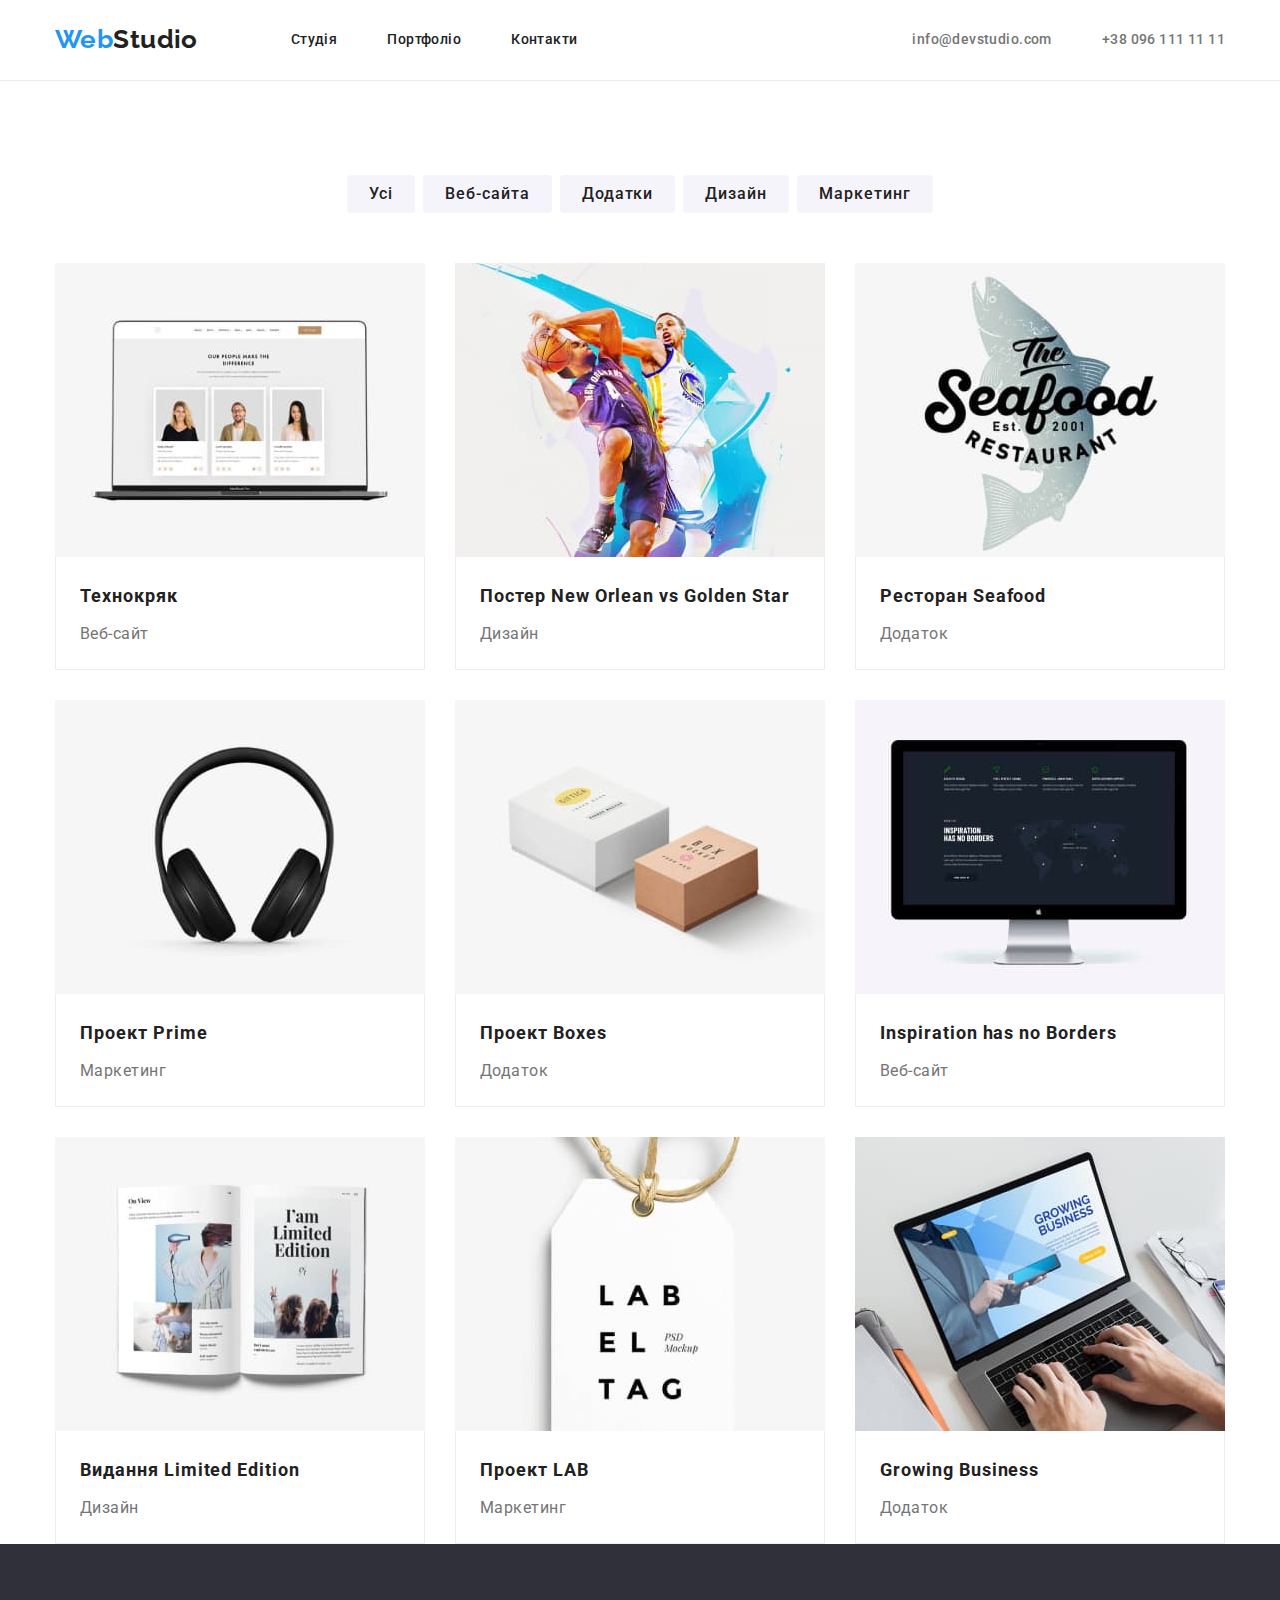
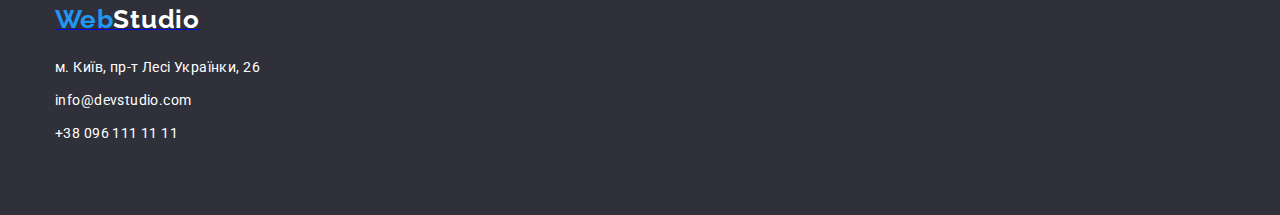
==== portfolio.html @ 659d0303 "." ====
<!DOCTYPE html>
<html lang="uk">

<head>
    <meta charset="UTF-8" />
    <meta http-equiv="X-UA-Compatible" content="IE=edge" />
    <meta name="viewport" content="width=device-width, initial-scale=1.0" />
    <title lang="en">WEB STUDIO</title>
    <link rel="stylesheet" href="//cdnjs.cloudflare.com/ajax/libs/modern-normalize/1.1.0/modern-normalize.min.css">
    <link href="./css/styles.css" rel="stylesheet" type="text/css">
    <link rel="preconnect" href="https://fonts.googleapis.com">
    <link rel="preconnect" href="https://fonts.gstatic.com" crossorigin>
    <link
        href="https://fonts.googleapis.com/css2?family=Raleway:wght@700&family=Roboto:wght@400;500;700;900&display=swap"
        rel="stylesheet">
    <style>
        li {
            list-style-type: none;
        }
    </style>
</head>

<body>
    <header class="header">
        <div class="container container__header">
            <nav class="main-nav">
                <a class="logo" href="./index.html" lang="en"> <span class="web-text">Web</span>Studio</a>
                <ul class="head-link">
                    <li><a class="link" href="#">Студія</a></li>
                    <li><a class="link" href="./portfolio.html">Портфоліо</a></li>
                    <li><a class="link" href="#">Контакти</a></li>
                </ul>
            </nav>
            <ul class="head-link-2">
                <li><a class="link" href="#">info@devstudio.com</a></li>
                <li><a class="link" href="#">+38 096 111 11 11</a></li>
            </ul>
        </div>
    </header>
    <main>
        <section class="section portfolio">
            <div class="container-2">
                <h1 class="our-special">Портфолио</h1>
                <ul class="buttons">
                    <li><button class="button-pf" type="button">Усі</button></li>
                    <li><button class="button-pf" type="button">Веб-сайта</button></li>
                    <li><button class="button-pf" type="button">Додатки</button></li>
                    <li><button class="button-pf" type="button">Дизайн</button></li>
                    <li><button class="button-pf" type="button">Маркетинг</button></li>
                </ul>
                <ul class="project">
                    <li class="proj-element"><img class="pr-image-pf" src="./img/img_gr1.jpg" alt="Технокряк"
                            width="370" />
                        <div class="sighn">
                            <h2 class="firs-reason-pf">Технокряк</h2>
                            <p class="meaning-pf">Веб-сайт</p>
                        </div>
                    </li>
                    <li class="proj-element"><img class="pr-image-pf" src="./img/img_1.jpg"
                            alt="Постер New Orlean vs Golden Star" width="270" />
                        <div class="sighn">
                            <h2 class="firs-reason-pf">Постер New Orlean vs Golden Star</h2>
                            <p class="meaning-pf">Дизайн</p>
                        </div>
                    </li>
                    <li class="proj-element"><img class="pr-image-pf" src="./img/img_2.jpg" alt="Ресторан Seafood"
                            width="270" />
                        <div class="sighn">
                            <h2 class="firs-reason-pf">Ресторан Seafood</h2>
                            <p class="meaning-pf">Додаток</p>
                        </div>
                    </li>
                    <li class="proj-element"><img class="pr-image-pf" src="./img/img_3.jpg" alt="Проект Prime"
                            width="270" />
                        <div class="sighn">
                            <h2 class="firs-reason-pf">Проект Prime</h2>
                            <p class="meaning-pf">Маркетинг</p>
                        </div>
                    </li>
                    <li class="proj-element"><img class="pr-image-pf" src="./img/img-4.jpg" alt="Проект Boxes"
                            width="270" />
                        <div class="sighn">
                            <h2 class="firs-reason-pf">Проект Boxes</h2>
                            <p class="meaning-pf">Додаток</p>
                        </div>
                    </li>
                    <li class="proj-element"><img class="pr-image-pf" src="./img/img_5.jpg"
                            alt="Inspiration has no Borders" width="270" />
                        <div class="sighn">
                            <h2 class="firs-reason-pf">Inspiration has no Borders</h2>
                            <p class="meaning-pf">Веб-сайт</p>
                        </div>
                    </li>
                    <li class="proj-element"><img class="pr-image-pf" src="./img/img_6.jpg"
                            alt="Видання Limited Edition" width="270" />
                        <div class="sighn">
                            <h2 class="firs-reason-pf">Видання Limited Edition</h2>
                            <p class="meaning-pf">Дизайн</p>
                        </div>
                    </li>
                    <li class="proj-element"><img class="pr-image-pf" src="./img/img_7.jpg" alt="Проект LAB"
                            width="270" />
                        <div class="sighn">
                            <h2 class="firs-reason-pf">Проект LAB</h2>
                            <p class="meaning-pf">Маркетинг</p>
                        </div>
                    </li>
                    <li class="proj-element"><img class="pr-image-pf" src="./img/img_8.jpg" alt="Growing Business"
                            width="270" />
                        <div class="sighn">
                            <h2 class="firs-reason-pf">Growing Business</h2>
                            <p class="meaning-pf">Додаток</p>
                        </div>
                    </li>
                </ul>
            </div>
        </section>

    </main>
    <footer class="basуment">
        <div class="container">
            <a class="logo-bm" href="./index.html" lang="en"> <span class="web-text">Web</span><span
                    class="studio-bm">Studio</span></a>
            <address>
                <ul class="bm-cont">
                    <li class="item"><a class="footer-link" href="https://goo.gl/maps/CPtrU1FHBa2aNyZL9" target="_blank"
                            rel="noopener noreferrer nofollow">м. Київ, пр-т Лесі Українки, 26</a></li>
                    <li class="item"><a class="footer-link" href="#">info@devstudio.com</a></li>
                    <li class="item"><a class="footer-link" href="#">+38 096 111 11 11</a></li>
                </ul>
            </address>
        </div>
    </footer>
</body>

</html>
---- css/styles.css ----
*,
*::before,
*::after {
    box-sizing: inherit;
}

:root {
    --color-primary: #212121;
    --color-secondary: #2196F3;
    --color-background: #ffffff;
    --color-background-header: #2F303A;
    --color-background-button: #188CE8;
}
html {
    box-sizing: border-box;
    padding: 0;
    margin: 0;
}
body{
    padding: 0;
    margin: 0;
    font-family: 'Roboto', sans-serif;
    letter-spacing: 0.03em;
    font-size: 14px;
    line-height: 1.7;
}
.link {
    text-decoration: none;
}

*,*::before,::after {
    box-sizing: border-box;
   }

і {
    padding: 0;
    margin: 0;
}

.header {
    border-bottom: 1px solid #ECECEC;
}
li {
    list-style-type: none;
  }
h1,
h2,
h3,
p,
ul, 
li,
p {
    margin: 0;
    padding: 0px;
}

.container {
    width: 1200px;
    margin: 0 auto;
    padding-left: 15px;
    padding-right: 15px;
}
.container-2 {
    display: flex;
    flex-direction: column;
    justify-content: space-between;
    width: 1200px;
    margin: 0 auto;
    padding-left: 15px;
    padding-right: 15px;
}
.container__header {
    display: flex;
    justify-content: space-between;
}
.main-nav {
    display: flex;
    justify-content: flex-start;
    align-items: center;
    margin-right: 0px;

}

.web-text {
    color: var(--color-secondary);
    font-family: 'Raleway', sans-serif;
    font-weight: 700;
    font-size: 26px;
    line-height: 1.2;
    font-style: normal;
}

.logo {
    margin-right: 93px;
    color: var(--color-primary);
    font-family: 'Raleway', sans-serif;
    font-weight: 700;
    font-size: 26px;
    line-height: 1.2;
    font-style: normal;
    text-decoration: none;
}
.logo-bm {
    display: block;
    margin-right: 0px;
    margin-bottom: 20px;
    

}
.studio-bm {
    color: #FFFFFF;
    font-family: 'Raleway';
    font-style: normal;
    font-weight: 700;
    font-size: 26px;
    line-height: 31px;
    letter-spacing: 0.03em;  
}

.head-link {
    display: flex;
    margin: 0;
    gap: 50px;
    color: var(--color-primary);

}

.list {
    display: flex;
    gap: 30px;
}

.photo {
    display: flex;
    gap: 30px;
    padding-left: 15px;
    padding-right: 15px;
    justify-content: center;

}

.team {
    display: block;
    margin-top: 94px;
    margin-left: auto;
    margin-right: auto;
    padding-bottom: 50px;
    text-align: center;
    background-color: #F5F4FA;

}

.team-descr {
    display: flex;
    gap: 30px;
    padding-left: 15px;
    padding-right: 15px;
    padding-bottom: 94px;
    justify-content: center;
}
.team-item {
    background: #FFFFFF;
    border-radius: 0px 0px 4px 4px;
}

.head-link .link {
    display: block;
    padding: 32px 0px;
    color: var(--color-primary);
    font-weight: 500;
    font-size: 14px;
    line-height: 1.14; 
    text-decoration: none;

}

.head-link-2 .link {
    display: block;
    padding: 32px 0px;
    color: #757575;
    font-weight: 500;
    font-size: 14px;
    line-height: 1.14;
    text-decoration: none;

}

.head-link-2 {
    display: flex;
    justify-content: end;
    align-items: center;
    margin: 0;
    gap: 50px;
    color: var(--color-primary);

}

.second-link .link {
    font-style: normal;
    font-weight: 400;
    font-size: 14px;
    text-decoration: none;
    color: #757575
}

.second-link .link:hover,
.second-link .link:focus {
    color: var(--color-secondary);
    cursor: pointer;
}

.head-link .link:hover,
.head-link .link:focus {
    color: var(--color-secondary);
    cursor: pointer;
}
.head-link-2 .link:hover,
.head-link-2 .link:focus {
    color: var(--color-secondary);
    cursor: pointer;
}

.prime {
    width: 100%;
    padding: 200px 0;
    background-color: var(--color-background-header);
}
.container__prime {
    display: flex;
    justify-content: center;
    align-items: center;
    flex-direction: column;
}
.button {
    border-radius: 4px;
    margin-left: auto;
    margin-right: auto;
    padding: 8px 30px;
    display: inline-block;
    text-align: center;

    color: var(--color-background);
    background-color: var(--color-background-button);
    font-style: normal;
    font-size: 16px;
    line-height: 1.9;
    letter-spacing: 0.96px;
    cursor: pointer;
}
.section {
    padding: 94px 0px 0px 0px;
}
.our-special {
    font-size: 0;
}

.button-pf {
    border: none;
    border-radius: 4px;
    padding: 6px 22px;
    color: var(--color-primary);
    background-color: #F5F4FA;
    font-weight: 500;
    font-style: normal;
    font-size: 16px;
    line-height: 1.62;
    display: flex;
    align-items: center;
    text-align: center;
    letter-spacing: 0.96px;
}

.button-pf:hover,
.button-pf:focus {
    color: var(--color-background);
    background-color: var(--color-background-button);
    cursor: pointer;
}

.buttons {
    display: flex;
    justify-content: center;
    gap: 8px;
    margin-bottom: 50px;
    margin-left: auto;
    margin-right: auto;
}

.pf-container {
    width: 1230px;
    margin: 0 auto;
    padding-left: 15px;
    padding-right: 15px;
}

.project {
    display: flex;
    flex-wrap: wrap;
    gap: 30px;
}

.proj-element {
    justify-content: center;
    padding: 0px;
    width: 370px;
    
}

.pr-image-pf {
    display: block;
    width: 370px;
    height: auto;
    margin-right: 0;
}

.firs-reason-pf {
    margin-bottom: 4px;
    text-align: left;
    
    font-style: normal;
    font-size: 18px;
    line-height: 2.1;
    letter-spacing: 0.96px;
    color: #212121;

}

.meaning-pf {
    text-align: left;
    font-style: normal;
    font-weight: 400;
    font-size: 16px;
    line-height: 1.9;
    letter-spacing: 0.03em;
    color: #757575;
}

.pr-image {
    
    max-width: 370px;
    height: auto;
    margin-right: 0;
}

.sighn {
    padding: 20px 24px;
    border-left: 1px solid #EEEEEE;
    border-right: 1px solid #EEEEEE;
    border-bottom: 1px solid #EEEEEE;

}

.our-specials {
    margin-top: 0px;
    margin-left: auto;
    margin-right: auto;
    margin-bottom: 50px;
    text-align: center;
    color: var(--color-primary);
    font-style: normal;
    font-size: 36px;
    line-height: 1.17;
}

.main-reason {
    display: inline-block;
    margin-left: auto;
    margin-right: auto;
    margin-bottom: 30px;
    width: 696px;
    color: #ffffff;

    font-style: normal;
    font-weight: 900;
    font-size: 44px;
    line-height: 1.36;
    text-align: center;
    letter-spacing: 0.38px;
    text-transform: uppercase;
}

.firs-reason {
    margin-top: 30px;
    margin-bottom: 10px;
    font-style: normal;
    font-size: 14px;
    line-height: 1.1;
    text-transform: uppercase;

}

.meaning {
    color: #757575;
    font-style: normal;
    font-weight: 400;
    font-size: 14px;
    margin-bottom: 30px;

}

.basуment {
    padding-top: 60px;
    padding-bottom: 60px;
    background-color: var(--color-background-header);
}

.studio {
    color: #ffffff;
}

.footer-link {
    font-style: normal;
    font-weight: 400;
    font-size: 14px;

    color: var(--color-background);
    text-decoration: none;
}

.footer-link:hover,
.footer-link:focus {
    color: var(--color-secondary);
    cursor: pointer;
}

.bm-cont {
    margin-top: 20px;
    padding: 0;
}
.bm-cont .item {
    margin-bottom: 9px;
}
.bm-cont .item::not(last-child) {
    margin-bottom: 9px;
}

.portfolio h1{
    visibility: hidden;
    opacity: 0;
}
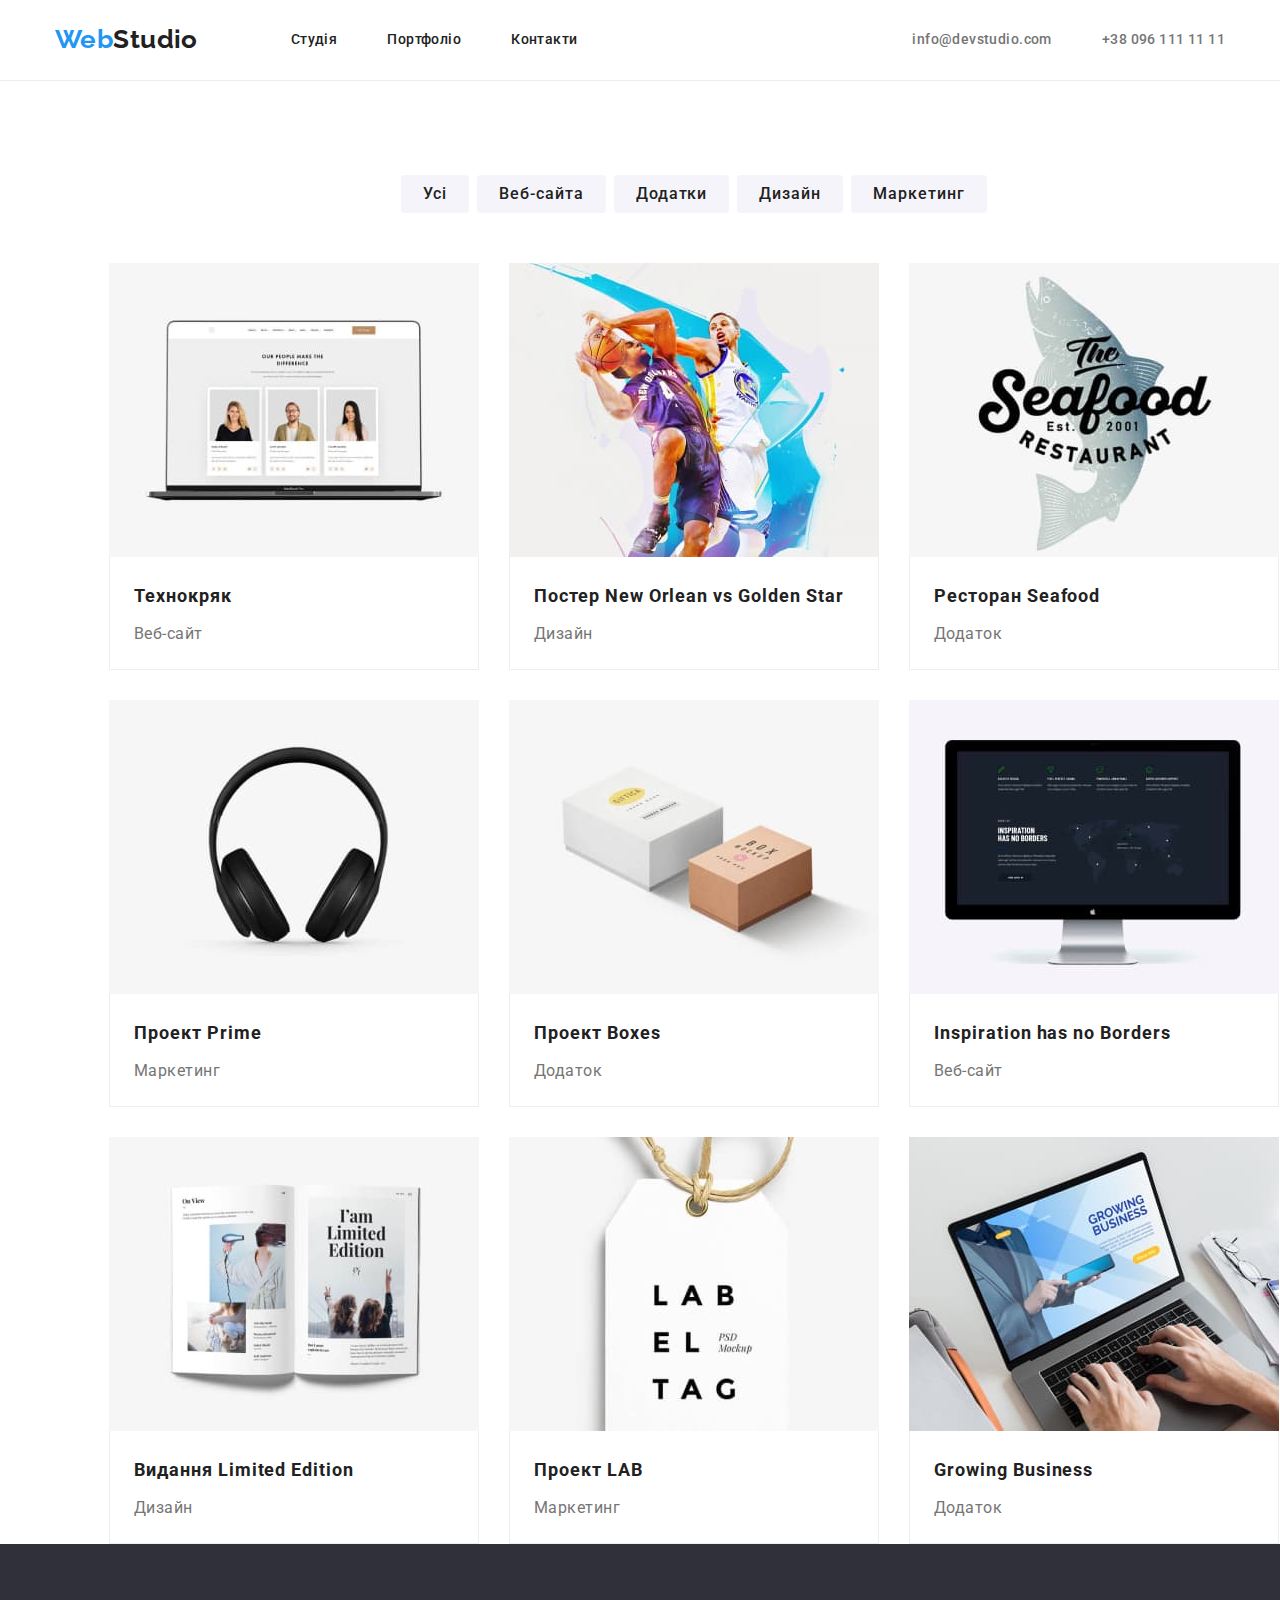
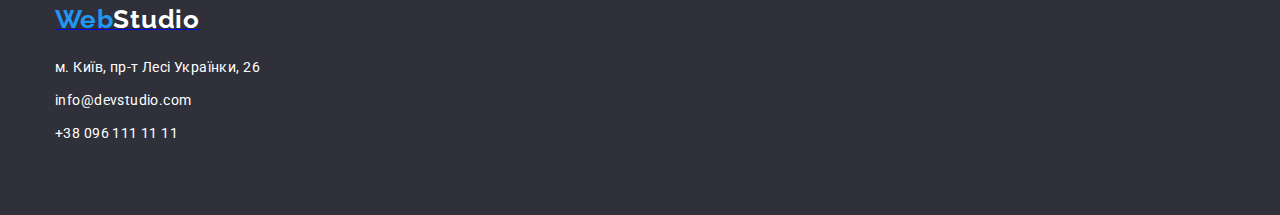
==== commit c92b4f75: "ю" ====
--- a/portfolio.html
+++ b/portfolio.html
@@ -26,7 +26,7 @@
             <nav class="main-nav">
                 <a class="logo" href="./index.html" lang="en"> <span class="web-text">Web</span>Studio</a>
                 <ul class="head-link">
-                    <li><a class="link" href="#">Студія</a></li>
+                    <li><a class="link" href="./index.html">Студія</a></li>
                     <li><a class="link" href="./portfolio.html">Портфоліо</a></li>
                     <li><a class="link" href="#">Контакти</a></li>
                 </ul>
@@ -38,8 +38,8 @@
         </div>
     </header>
     <main>
-        <section class="section portfolio">
-            <div class="container-2">
+        <section class="section-portfolio">
+            <div class="container container-container-2">
                 <h1 class="our-special">Портфолио</h1>
                 <ul class="buttons">
                     <li><button class="button-pf" type="button">Усі</button></li>
--- a/css/styles.css
+++ b/css/styles.css
@@ -54,7 +54,11 @@
     margin: 0;
     padding: 0px;
 }
-
+img {
+    display: block;
+    max-width: 100%;
+    height: auto;    
+}
 .container {
     width: 1200px;
     margin: 0 auto;
@@ -136,16 +140,14 @@
     gap: 30px;
     padding-left: 15px;
     padding-right: 15px;
+    padding-bottom: 94px;
     justify-content: center;
 
 }
 
 .team {
-    display: block;
-    margin-top: 94px;
-    margin-left: auto;
-    margin-right: auto;
-    padding-bottom: 50px;
+    padding-top: 94px;
+    padding-bottom: 94px;
     text-align: center;
     background-color: #F5F4FA;
 
@@ -153,11 +155,7 @@
 
 .team-descr {
     display: flex;
-    gap: 30px;
-    padding-left: 15px;
-    padding-right: 15px;
-    padding-bottom: 94px;
-    justify-content: center;
+    gap: 30px;    
 }
 .team-item {
     background: #FFFFFF;
@@ -232,6 +230,7 @@
     align-items: center;
     flex-direction: column;
 }
+
 .button {
     border-radius: 4px;
     margin-left: auto;
@@ -243,6 +242,7 @@
     color: var(--color-background);
     background-color: var(--color-background-button);
     font-style: normal;
+    font-weight: 700;
     font-size: 16px;
     line-height: 1.9;
     letter-spacing: 0.96px;
@@ -250,6 +250,9 @@
 }
 .section {
     padding: 94px 0px 0px 0px;
+}
+.section-portfolio {
+    padding: 94px 0px 0px 94px;
 }
 .our-special {
     font-size: 0;
@@ -352,15 +355,12 @@
 }
 
 .our-specials {
-    margin-top: 0px;
-    margin-left: auto;
-    margin-right: auto;
     margin-bottom: 50px;
-    text-align: center;
     color: var(--color-primary);
     font-style: normal;
     font-size: 36px;
     line-height: 1.17;
+    text-align: center;
 }
 
 .main-reason {
@@ -381,7 +381,7 @@
 }
 
 .firs-reason {
-    margin-top: 30px;
+    padding-top: 30px;
     margin-bottom: 10px;
     font-style: normal;
     font-size: 14px;
@@ -389,12 +389,28 @@
     text-transform: uppercase;
 
 }
-
+.firs-reason-1 {
+    margin-top: 30px;
+    font-style: normal;
+    font-size: 14px;
+    line-height: 1.1;
+    text-transform: uppercase;
+
+}
 .meaning {
     color: #757575;
     font-style: normal;
     font-weight: 400;
     font-size: 14px;
+    padding-bottom: 30px;
+
+}
+.meaning-1 {
+    color: #757575;
+    font-style: normal;
+    font-weight: 400;
+    font-size: 14px;
+    margin-top: 0px;
     margin-bottom: 30px;
 
 }
@@ -425,14 +441,13 @@
 }
 
 .bm-cont {
-    margin-top: 20px;
     padding: 0;
 }
 .bm-cont .item {
     margin-bottom: 9px;
 }
 .bm-cont .item::not(last-child) {
-    margin-bottom: 9px;
+    margin-bottom: 0px;
 }
 
 .portfolio h1{
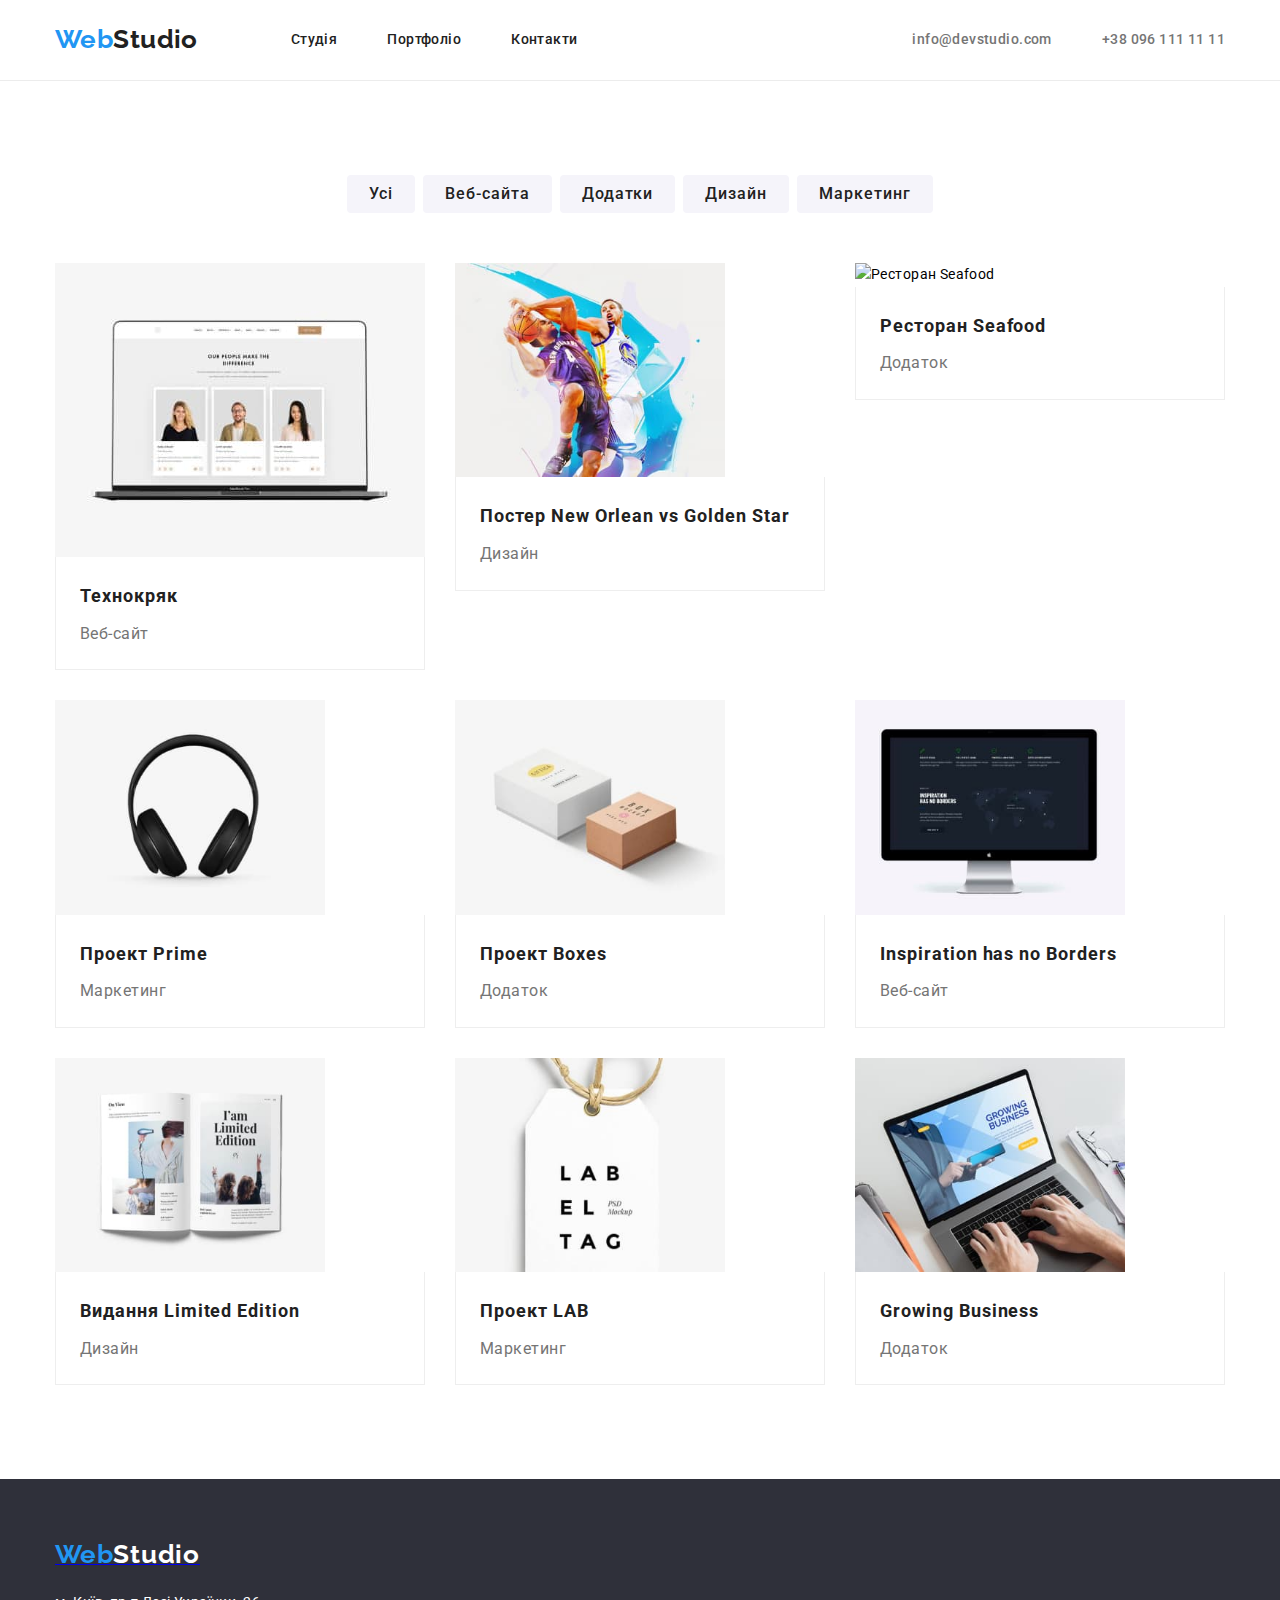
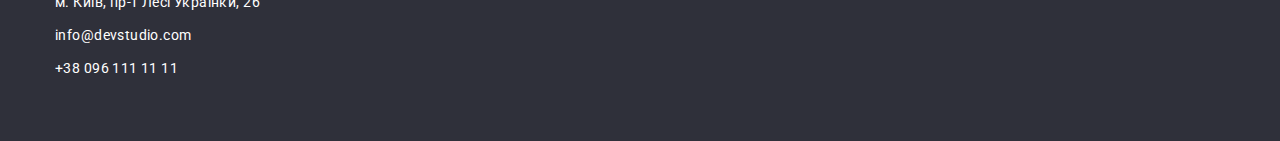
==== commit d25806f7: "." ====
--- a/portfolio.html
+++ b/portfolio.html
@@ -38,7 +38,7 @@
         </div>
     </header>
     <main>
-        <section class="section-portfolio">
+        <section class="section-1">
             <div class="container container-container-2">
                 <h1 class="our-special">Портфолио</h1>
                 <ul class="buttons">
@@ -49,63 +49,63 @@
                     <li><button class="button-pf" type="button">Маркетинг</button></li>
                 </ul>
                 <ul class="project">
-                    <li class="proj-element"><img class="pr-image-pf" src="./img/img_gr1.jpg" alt="Технокряк"
+                    <li class="proj-element"><img src="./img/img_gr1.jpg" alt="Технокряк"
                             width="370" />
                         <div class="sighn">
                             <h2 class="firs-reason-pf">Технокряк</h2>
                             <p class="meaning-pf">Веб-сайт</p>
                         </div>
                     </li>
-                    <li class="proj-element"><img class="pr-image-pf" src="./img/img_1.jpg"
+                    <li class="proj-element"><img  src="./img/img_1.jpg"
                             alt="Постер New Orlean vs Golden Star" width="270" />
                         <div class="sighn">
                             <h2 class="firs-reason-pf">Постер New Orlean vs Golden Star</h2>
                             <p class="meaning-pf">Дизайн</p>
                         </div>
                     </li>
-                    <li class="proj-element"><img class="pr-image-pf" src="./img/img_2.jpg" alt="Ресторан Seafood"
+                    <li class="proj-element"><img rc="./img/img_2.jpg" alt="Ресторан Seafood"
                             width="270" />
                         <div class="sighn">
                             <h2 class="firs-reason-pf">Ресторан Seafood</h2>
                             <p class="meaning-pf">Додаток</p>
                         </div>
                     </li>
-                    <li class="proj-element"><img class="pr-image-pf" src="./img/img_3.jpg" alt="Проект Prime"
+                    <li class="proj-element"><img src="./img/img_3.jpg" alt="Проект Prime"
                             width="270" />
                         <div class="sighn">
                             <h2 class="firs-reason-pf">Проект Prime</h2>
                             <p class="meaning-pf">Маркетинг</p>
                         </div>
                     </li>
-                    <li class="proj-element"><img class="pr-image-pf" src="./img/img-4.jpg" alt="Проект Boxes"
+                    <li class="proj-element"><img  src="./img/img-4.jpg" alt="Проект Boxes"
                             width="270" />
                         <div class="sighn">
                             <h2 class="firs-reason-pf">Проект Boxes</h2>
                             <p class="meaning-pf">Додаток</p>
                         </div>
                     </li>
-                    <li class="proj-element"><img class="pr-image-pf" src="./img/img_5.jpg"
+                    <li class="proj-element"><img  src="./img/img_5.jpg"
                             alt="Inspiration has no Borders" width="270" />
                         <div class="sighn">
                             <h2 class="firs-reason-pf">Inspiration has no Borders</h2>
                             <p class="meaning-pf">Веб-сайт</p>
                         </div>
                     </li>
-                    <li class="proj-element"><img class="pr-image-pf" src="./img/img_6.jpg"
+                    <li class="proj-element"><img  src="./img/img_6.jpg"
                             alt="Видання Limited Edition" width="270" />
                         <div class="sighn">
                             <h2 class="firs-reason-pf">Видання Limited Edition</h2>
                             <p class="meaning-pf">Дизайн</p>
                         </div>
                     </li>
-                    <li class="proj-element"><img class="pr-image-pf" src="./img/img_7.jpg" alt="Проект LAB"
+                    <li class="proj-element"><img  src="./img/img_7.jpg" alt="Проект LAB"
                             width="270" />
                         <div class="sighn">
                             <h2 class="firs-reason-pf">Проект LAB</h2>
                             <p class="meaning-pf">Маркетинг</p>
                         </div>
                     </li>
-                    <li class="proj-element"><img class="pr-image-pf" src="./img/img_8.jpg" alt="Growing Business"
+                    <li class="proj-element"><img  src="./img/img_8.jpg" alt="Growing Business"
                             width="270" />
                         <div class="sighn">
                             <h2 class="firs-reason-pf">Growing Business</h2>
--- a/css/styles.css
+++ b/css/styles.css
@@ -69,6 +69,8 @@
     display: flex;
     flex-direction: column;
     justify-content: space-between;
+}
+.container-container-2 {
     width: 1200px;
     margin: 0 auto;
     padding-left: 15px;
@@ -138,9 +140,6 @@
 .photo {
     display: flex;
     gap: 30px;
-    padding-left: 15px;
-    padding-right: 15px;
-    padding-bottom: 94px;
     justify-content: center;
 
 }
@@ -251,8 +250,8 @@
 .section {
     padding: 94px 0px 0px 0px;
 }
-.section-portfolio {
-    padding: 94px 0px 0px 94px;
+.section-1 {
+    padding: 94px 0px 94px 0px;
 }
 .our-special {
     font-size: 0;
@@ -309,14 +308,6 @@
     width: 370px;
     
 }
-
-.pr-image-pf {
-    display: block;
-    width: 370px;
-    height: auto;
-    margin-right: 0;
-}
-
 .firs-reason-pf {
     margin-bottom: 4px;
     text-align: left;
@@ -390,7 +381,7 @@
 
 }
 .firs-reason-1 {
-    margin-top: 30px;
+    margin-bottom: 10px;
     font-style: normal;
     font-size: 14px;
     line-height: 1.1;
@@ -410,9 +401,6 @@
     font-style: normal;
     font-weight: 400;
     font-size: 14px;
-    margin-top: 0px;
-    margin-bottom: 30px;
-
 }
 
 .basуment {
@@ -446,7 +434,7 @@
 .bm-cont .item {
     margin-bottom: 9px;
 }
-.bm-cont .item::not(last-child) {
+.bm-cont .item:last-child {
     margin-bottom: 0px;
 }
 
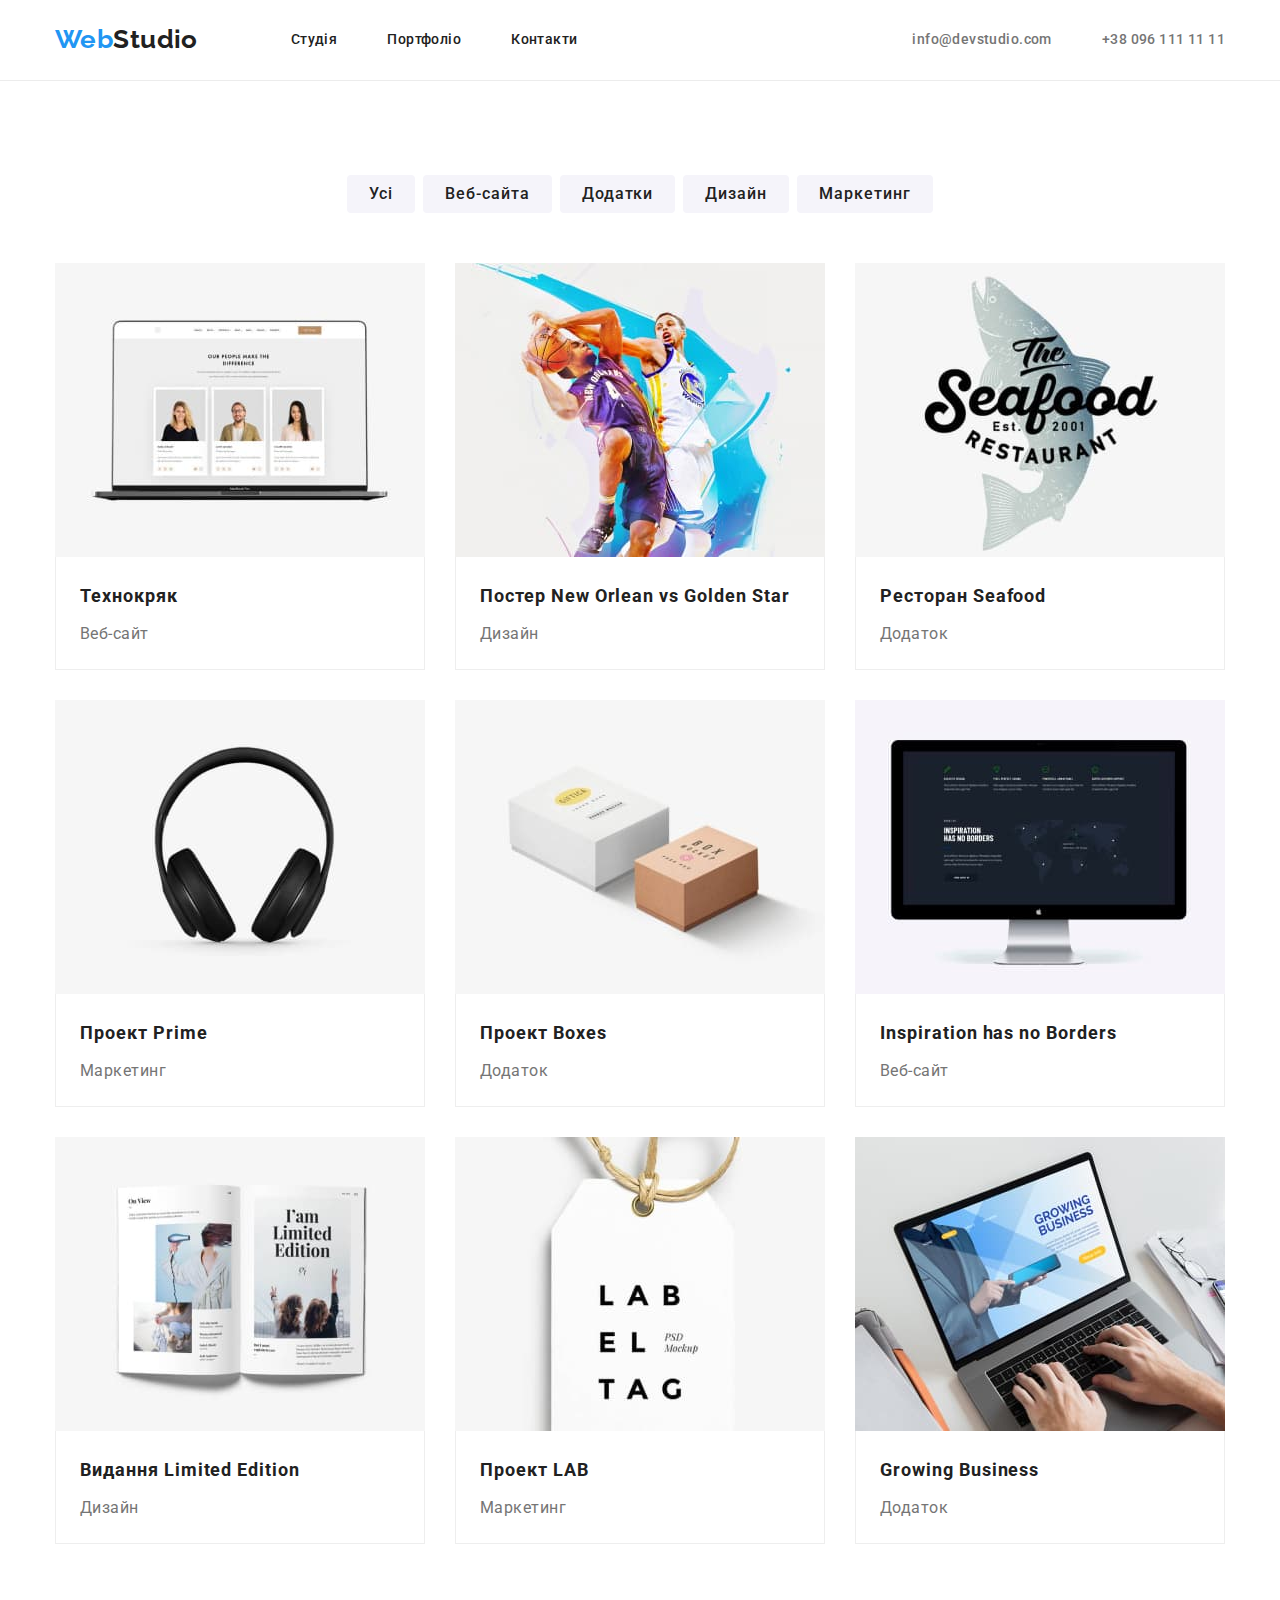
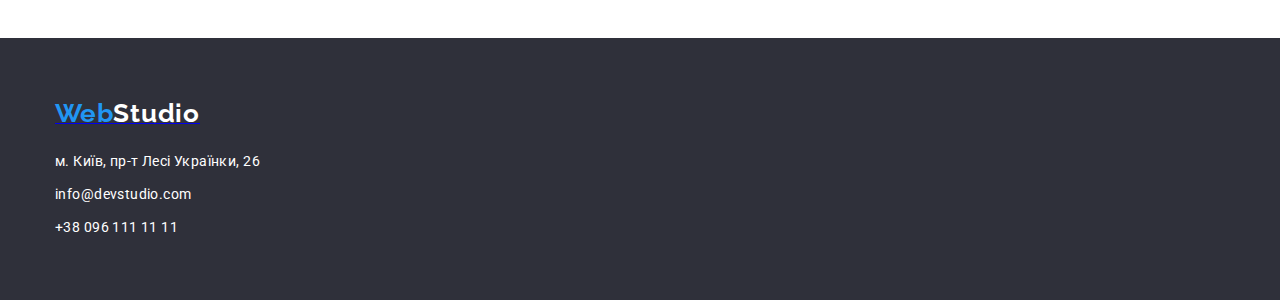
==== commit a2b40e75: "." ====
--- a/portfolio.html
+++ b/portfolio.html
@@ -57,56 +57,56 @@
                         </div>
                     </li>
                     <li class="proj-element"><img  src="./img/img_1.jpg"
-                            alt="Постер New Orlean vs Golden Star" width="270" />
+                            alt="Постер New Orlean vs Golden Star" width="370" />
                         <div class="sighn">
                             <h2 class="firs-reason-pf">Постер New Orlean vs Golden Star</h2>
                             <p class="meaning-pf">Дизайн</p>
                         </div>
                     </li>
-                    <li class="proj-element"><img rc="./img/img_2.jpg" alt="Ресторан Seafood"
-                            width="270" />
+                    <li class="proj-element"><img src="./img/img_2.jpg" alt="Ресторан Seafood"
+                            width="370" />
                         <div class="sighn">
                             <h2 class="firs-reason-pf">Ресторан Seafood</h2>
                             <p class="meaning-pf">Додаток</p>
                         </div>
                     </li>
                     <li class="proj-element"><img src="./img/img_3.jpg" alt="Проект Prime"
-                            width="270" />
+                            width="370" />
                         <div class="sighn">
                             <h2 class="firs-reason-pf">Проект Prime</h2>
                             <p class="meaning-pf">Маркетинг</p>
                         </div>
                     </li>
                     <li class="proj-element"><img  src="./img/img-4.jpg" alt="Проект Boxes"
-                            width="270" />
+                            width="370" />
                         <div class="sighn">
                             <h2 class="firs-reason-pf">Проект Boxes</h2>
                             <p class="meaning-pf">Додаток</p>
                         </div>
                     </li>
                     <li class="proj-element"><img  src="./img/img_5.jpg"
-                            alt="Inspiration has no Borders" width="270" />
+                            alt="Inspiration has no Borders" width="370" />
                         <div class="sighn">
                             <h2 class="firs-reason-pf">Inspiration has no Borders</h2>
                             <p class="meaning-pf">Веб-сайт</p>
                         </div>
                     </li>
                     <li class="proj-element"><img  src="./img/img_6.jpg"
-                            alt="Видання Limited Edition" width="270" />
+                            alt="Видання Limited Edition" width="370" />
                         <div class="sighn">
                             <h2 class="firs-reason-pf">Видання Limited Edition</h2>
                             <p class="meaning-pf">Дизайн</p>
                         </div>
                     </li>
                     <li class="proj-element"><img  src="./img/img_7.jpg" alt="Проект LAB"
-                            width="270" />
+                            width="370" />
                         <div class="sighn">
                             <h2 class="firs-reason-pf">Проект LAB</h2>
                             <p class="meaning-pf">Маркетинг</p>
                         </div>
                     </li>
                     <li class="proj-element"><img  src="./img/img_8.jpg" alt="Growing Business"
-                            width="270" />
+                            width="370" />
                         <div class="sighn">
                             <h2 class="firs-reason-pf">Growing Business</h2>
                             <p class="meaning-pf">Додаток</p>
--- a/css/styles.css
+++ b/css/styles.css
@@ -329,14 +329,6 @@
     letter-spacing: 0.03em;
     color: #757575;
 }
-
-.pr-image {
-    
-    max-width: 370px;
-    height: auto;
-    margin-right: 0;
-}
-
 .sighn {
     padding: 20px 24px;
     border-left: 1px solid #EEEEEE;
